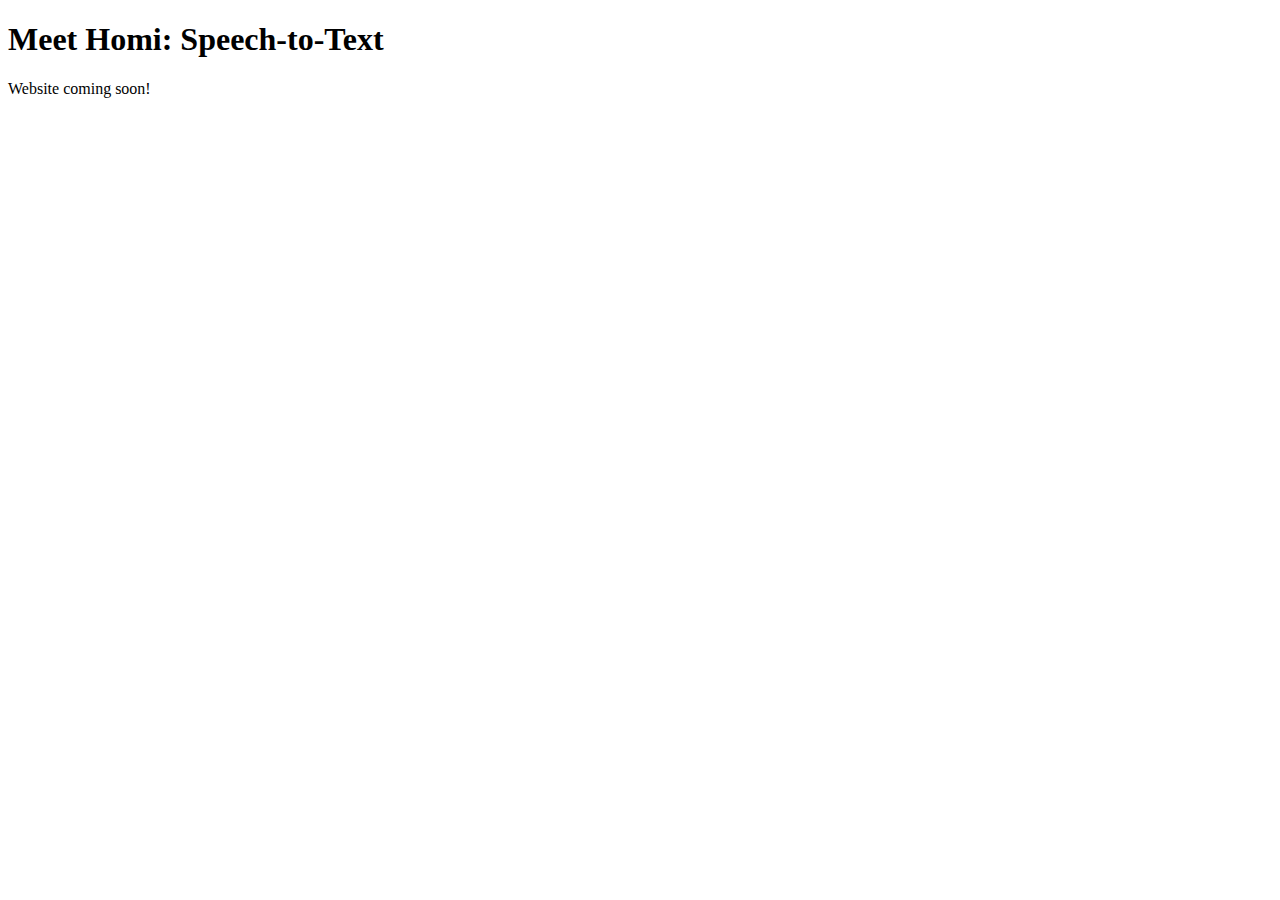
==== index.html @ 5187ebf2 "Initial website setup" ====
<!DOCTYPE html>
<html>
<head>
    <meta charset="UTF-8">
    <title>Meet Homi: Speech-to-Text</title>
</head>
<body>
    <h1>Meet Homi: Speech-to-Text</h1>
    <p>Website coming soon!</p>
</body>
</html>
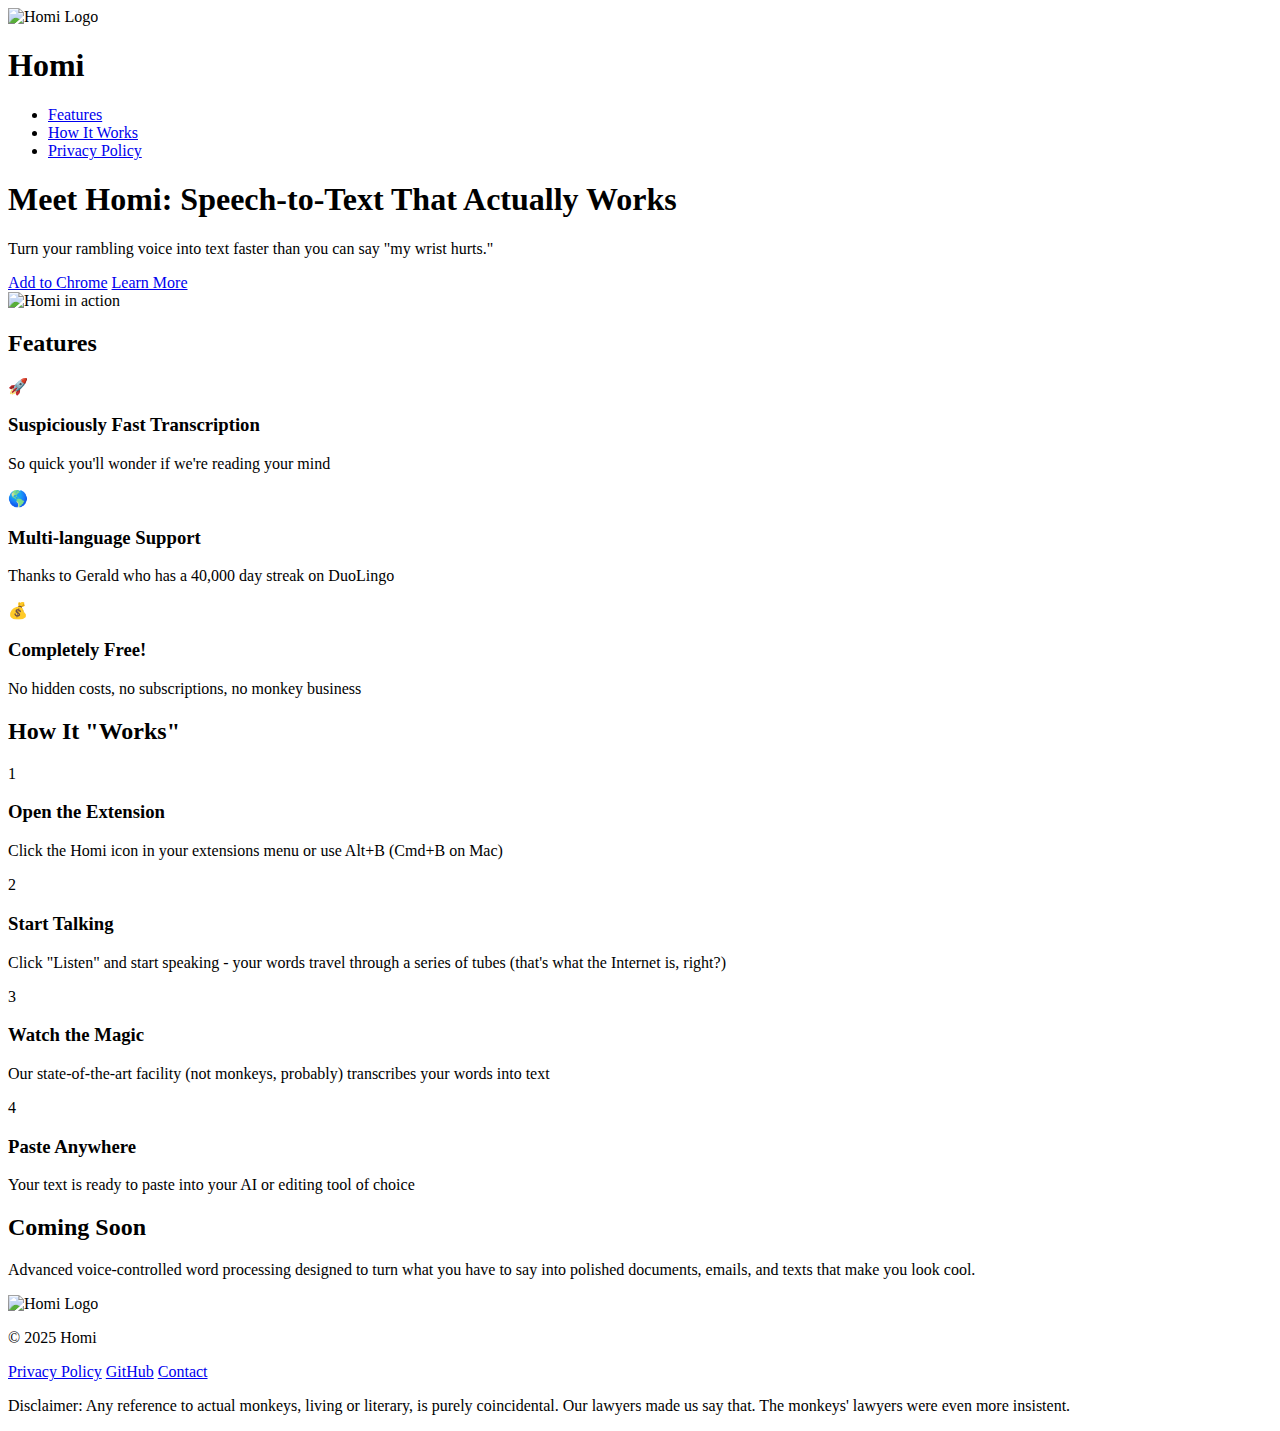
==== commit a12c65e2: "Add landing page and privacy policy" ====
--- a/index.html
+++ b/index.html
@@ -1,11 +1,122 @@
 <!DOCTYPE html>
-<html>
+<html lang="en">
 <head>
     <meta charset="UTF-8">
+    <meta name="viewport" content="width=device-width, initial-scale=1.0">
     <title>Meet Homi: Speech-to-Text</title>
+    <link rel="stylesheet" href="styles.css">
+    <link rel="preconnect" href="https://fonts.googleapis.com">
+    <link rel="preconnect" href="https://fonts.gstatic.com" crossorigin>
+    <link href="https://fonts.googleapis.com/css2?family=Poppins:wght@400;600;700&display=swap" rel="stylesheet">
 </head>
 <body>
-    <h1>Meet Homi: Speech-to-Text</h1>
-    <p>Website coming soon!</p>
+    <header>
+        <div class="container">
+            <div class="logo">
+                <img src="https://raw.githubusercontent.com/404prefrontalcortexnotfound/404prefrontalcortexnotfound.github.io/main/assets/HomiLogo.png" alt="Homi Logo" id="logo-img">
+                <h1>Homi</h1>
+            </div>
+            <nav>
+                <ul>
+                    <li><a href="#features">Features</a></li>
+                    <li><a href="#how-it-works">How It Works</a></li>
+                    <li><a href="privacy.html">Privacy Policy</a></li>
+                </ul>
+            </nav>
+        </div>
+    </header>
+
+    <section class="hero">
+        <div class="container">
+            <div class="hero-content">
+                <h1>Meet Homi: Speech-to-Text That Actually Works</h1>
+                <p class="tagline">Turn your rambling voice into text faster than you can say "my wrist hurts."</p>
+                <div class="cta-buttons">
+                    <a href="https://chrome.google.com/webstore/detail/homi/your-extension-id" class="button primary">Add to Chrome</a>
+                    <a href="#how-it-works" class="button secondary">Learn More</a>
+                </div>
+            </div>
+            <div class="hero-image">
+                <img src="https://raw.githubusercontent.com/404prefrontalcortexnotfound/404prefrontalcortexnotfound.github.io/main/assets/hero-image.png" alt="Homi in action">
+            </div>
+        </div>
+    </section>
+
+    <section id="features" class="features">
+        <div class="container">
+            <h2>Features</h2>
+            <div class="feature-grid">
+                <div class="feature-card">
+                    <div class="feature-icon">🚀</div>
+                    <h3>Suspiciously Fast Transcription</h3>
+                    <p>So quick you'll wonder if we're reading your mind</p>
+                </div>
+                <div class="feature-card">
+                    <div class="feature-icon">🌎</div>
+                    <h3>Multi-language Support</h3>
+                    <p>Thanks to Gerald who has a 40,000 day streak on DuoLingo</p>
+                </div>
+                <div class="feature-card">
+                    <div class="feature-icon">💰</div>
+                    <h3>Completely Free!</h3>
+                    <p>No hidden costs, no subscriptions, no monkey business</p>
+                </div>
+            </div>
+        </div>
+    </section>
+
+    <section id="how-it-works" class="how-it-works">
+        <div class="container">
+            <h2>How It "Works"</h2>
+            <div class="steps">
+                <div class="step">
+                    <div class="step-number">1</div>
+                    <h3>Open the Extension</h3>
+                    <p>Click the Homi icon in your extensions menu or use Alt+B (Cmd+B on Mac)</p>
+                </div>
+                <div class="step">
+                    <div class="step-number">2</div>
+                    <h3>Start Talking</h3>
+                    <p>Click "Listen" and start speaking - your words travel through a series of tubes (that's what the Internet is, right?)</p>
+                </div>
+                <div class="step">
+                    <div class="step-number">3</div>
+                    <h3>Watch the Magic</h3>
+                    <p>Our state-of-the-art facility (not monkeys, probably) transcribes your words into text</p>
+                </div>
+                <div class="step">
+                    <div class="step-number">4</div>
+                    <h3>Paste Anywhere</h3>
+                    <p>Your text is ready to paste into your AI or editing tool of choice</p>
+                </div>
+            </div>
+        </div>
+    </section>
+
+    <section class="coming-soon">
+        <div class="container">
+            <h2>Coming Soon</h2>
+            <p>Advanced voice-controlled word processing designed to turn what you have to say into polished documents, emails, and texts that make you look cool.</p>
+        </div>
+    </section>
+
+    <footer>
+        <div class="container">
+            <div class="footer-content">
+                <div class="footer-logo">
+                    <img src="https://raw.githubusercontent.com/404prefrontalcortexnotfound/404prefrontalcortexnotfound.github.io/main/assets/HomiLogo.png" alt="Homi Logo" class="footer-logo-img">
+                    <p>© 2025 Homi</p>
+                </div>
+                <div class="footer-links">
+                    <a href="privacy.html">Privacy Policy</a>
+                    <a href="https://github.com/404prefrontalcortexnotfound">GitHub</a>
+                    <a href="mailto:contact@homi.place">Contact</a>
+                </div>
+            </div>
+            <div class="disclaimer">
+                <p>Disclaimer: Any reference to actual monkeys, living or literary, is purely coincidental. Our lawyers made us say that. The monkeys' lawyers were even more insistent.</p>
+            </div>
+        </div>
+    </footer>
 </body>
-</html>
+</html>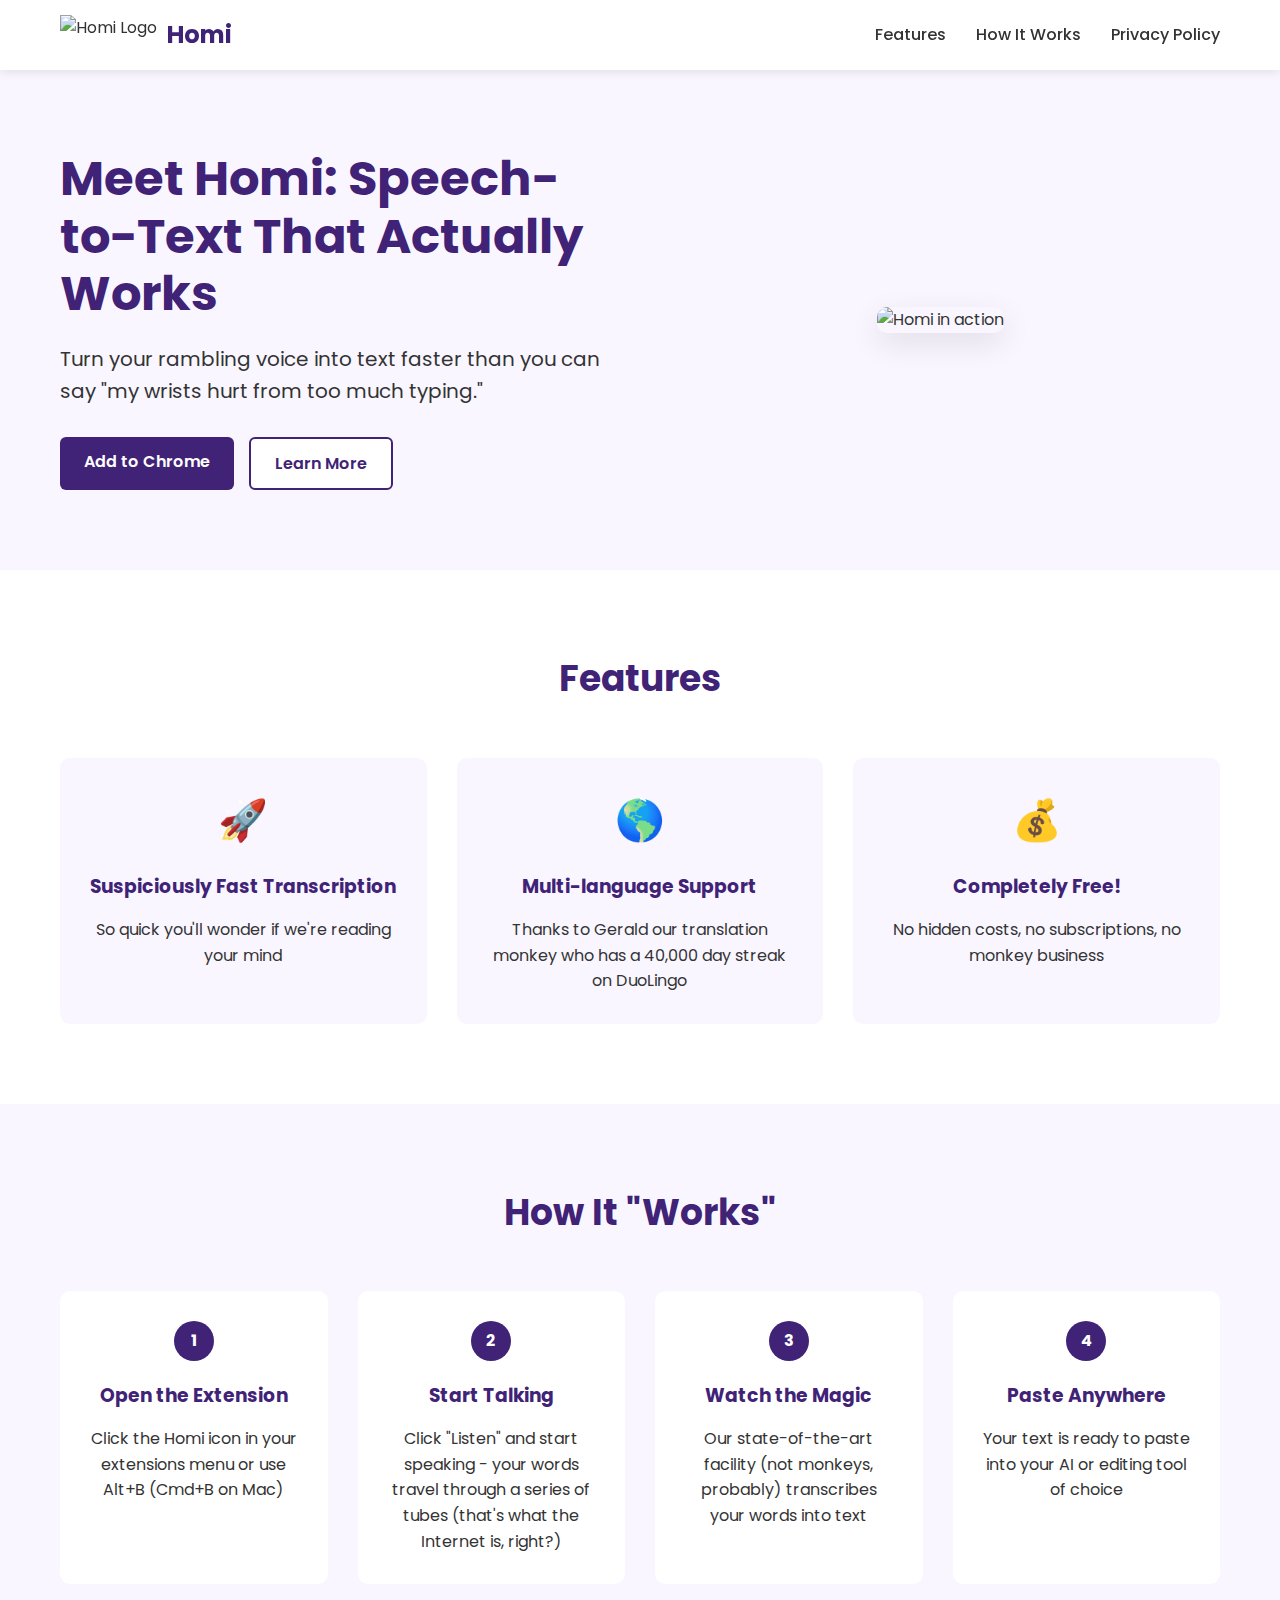
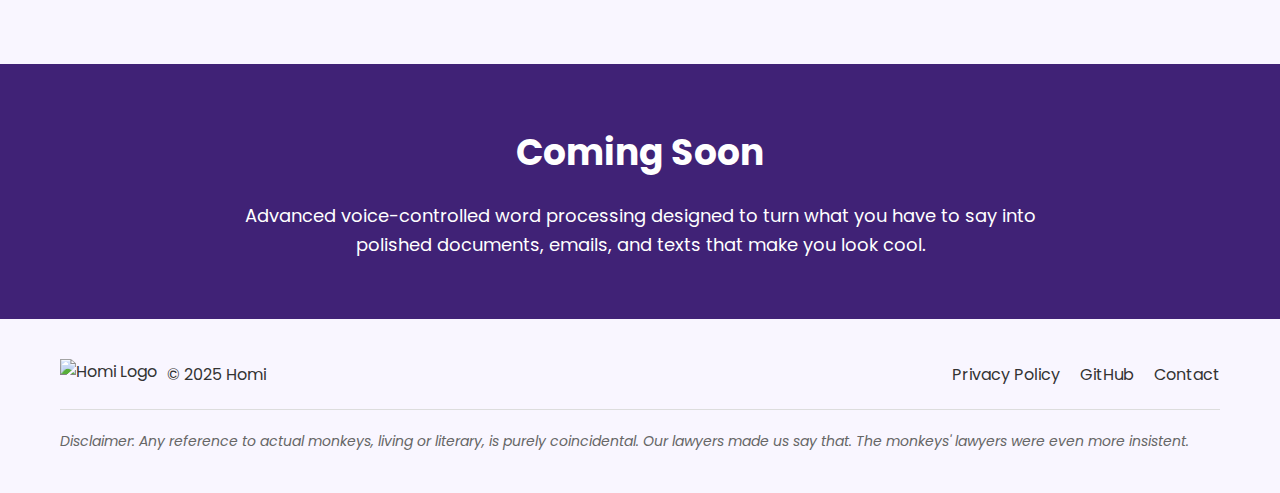
==== commit a29102a2: "Teeny tiny copy changesss s s s" ====
--- a/index.html
+++ b/index.html
@@ -30,7 +30,7 @@
         <div class="container">
             <div class="hero-content">
                 <h1>Meet Homi: Speech-to-Text That Actually Works</h1>
-                <p class="tagline">Turn your rambling voice into text faster than you can say "my wrist hurts."</p>
+                <p class="tagline">Turn your rambling voice into text faster than you can say "my wrists hurt from too much typing."</p>
                 <div class="cta-buttons">
                     <a href="https://chrome.google.com/webstore/detail/homi/your-extension-id" class="button primary">Add to Chrome</a>
                     <a href="#how-it-works" class="button secondary">Learn More</a>
@@ -54,7 +54,7 @@
                 <div class="feature-card">
                     <div class="feature-icon">🌎</div>
                     <h3>Multi-language Support</h3>
-                    <p>Thanks to Gerald who has a 40,000 day streak on DuoLingo</p>
+                    <p>Thanks to Gerald our translation monkey who has a 40,000 day streak on DuoLingo</p>
                 </div>
                 <div class="feature-card">
                     <div class="feature-icon">💰</div>
--- a/styles.css
+++ b/styles.css
@@ -0,0 +1,334 @@
+:root {
+    --hero-color: #402276;
+    --deep-accent: #322250;
+    --secondary-accent: #937DB8;
+    --neutral-complement: #948B9A;
+    --fresh-contrast: #BAC6A6;
+}
+
+* {
+    margin: 0;
+    padding: 0;
+    box-sizing: border-box;
+}
+
+body {
+    font-family: 'Poppins', sans-serif;
+    line-height: 1.6;
+    color: #333;
+}
+
+.container {
+    max-width: 1200px;
+    margin: 0 auto;
+    padding: 0 20px;
+}
+
+/* Header */
+header {
+    background-color: white;
+    box-shadow: 0 2px 10px rgba(0, 0, 0, 0.1);
+    position: sticky;
+    top: 0;
+    z-index: 100;
+}
+
+header .container {
+    display: flex;
+    justify-content: space-between;
+    align-items: center;
+    padding: 15px 20px;
+}
+
+.logo {
+    display: flex;
+    align-items: center;
+}
+
+#logo-img {
+    height: 40px;
+    margin-right: 10px;
+}
+
+.logo h1 {
+    font-size: 24px;
+    font-weight: 700;
+    color: var(--hero-color);
+}
+
+nav ul {
+    display: flex;
+    list-style: none;
+}
+
+nav ul li {
+    margin-left: 30px;
+}
+
+nav ul li a {
+    text-decoration: none;
+    color: #333;
+    font-weight: 500;
+    transition: color 0.3s;
+}
+
+nav ul li a:hover {
+    color: var(--hero-color);
+}
+
+/* Hero Section */
+.hero {
+    padding: 80px 0;
+    background-color: #f9f6ff;
+}
+
+.hero .container {
+    display: flex;
+    align-items: center;
+    justify-content: space-between;
+}
+
+.hero-content {
+    flex: 1;
+    padding-right: 40px;
+}
+
+.hero-content h1 {
+    font-size: 48px;
+    line-height: 1.2;
+    margin-bottom: 20px;
+    color: var(--hero-color);
+}
+
+.tagline {
+    font-size: 20px;
+    margin-bottom: 30px;
+}
+
+.cta-buttons {
+    display: flex;
+    gap: 15px;
+}
+
+.button {
+    display: inline-block;
+    padding: 12px 24px;
+    border-radius: 6px;
+    font-weight: 600;
+    text-decoration: none;
+    transition: all 0.3s;
+}
+
+.primary {
+    background-color: var(--hero-color);
+    color: white;
+}
+
+.primary:hover {
+    background-color: var(--deep-accent);
+    transform: translateY(-2px);
+}
+
+.secondary {
+    background-color: white;
+    color: var(--hero-color);
+    border: 2px solid var(--hero-color);
+}
+
+.secondary:hover {
+    background-color: #f0ebff;
+    transform: translateY(-2px);
+}
+
+.hero-image {
+    flex: 1;
+    text-align: center;
+}
+
+.hero-image img {
+    max-width: 100%;
+    border-radius: 10px;
+    box-shadow: 0 10px 30px rgba(0, 0, 0, 0.1);
+}
+
+/* Features Section */
+.features {
+    padding: 80px 0;
+    background-color: white;
+}
+
+.features h2 {
+    text-align: center;
+    font-size: 36px;
+    margin-bottom: 50px;
+    color: var(--hero-color);
+}
+
+.feature-grid {
+    display: grid;
+    grid-template-columns: repeat(auto-fit, minmax(300px, 1fr));
+    gap: 30px;
+}
+
+.feature-card {
+    background-color: #f9f6ff;
+    padding: 30px;
+    border-radius: 10px;
+    text-align: center;
+    transition: transform 0.3s;
+}
+
+.feature-card:hover {
+    transform: translateY(-5px);
+}
+
+.feature-icon {
+    font-size: 40px;
+    margin-bottom: 20px;
+}
+
+.feature-card h3 {
+    margin-bottom: 15px;
+    color: var(--hero-color);
+}
+
+/* How It Works Section */
+.how-it-works {
+    padding: 80px 0;
+    background-color: #f9f6ff;
+}
+
+.how-it-works h2 {
+    text-align: center;
+    font-size: 36px;
+    margin-bottom: 50px;
+    color: var(--hero-color);
+}
+
+.steps {
+    display: grid;
+    grid-template-columns: repeat(auto-fit, minmax(250px, 1fr));
+    gap: 30px;
+}
+
+.step {
+    background-color: white;
+    padding: 30px;
+    border-radius: 10px;
+    text-align: center;
+    position: relative;
+}
+
+.step-number {
+    width: 40px;
+    height: 40px;
+    background-color: var(--hero-color);
+    color: white;
+    border-radius: 50%;
+    display: flex;
+    align-items: center;
+    justify-content: center;
+    font-weight: 700;
+    margin: 0 auto 20px;
+}
+
+.step h3 {
+    margin-bottom: 15px;
+    color: var(--hero-color);
+}
+
+/* Coming Soon Section */
+.coming-soon {
+    padding: 60px 0;
+    background-color: var(--hero-color);
+    color: white;
+    text-align: center;
+}
+
+.coming-soon h2 {
+    font-size: 36px;
+    margin-bottom: 20px;
+}
+
+.coming-soon p {
+    font-size: 18px;
+    max-width: 800px;
+    margin: 0 auto;
+}
+
+/* Footer */
+footer {
+    background-color: #f9f6ff;
+    padding: 40px 0;
+}
+
+.footer-content {
+    display: flex;
+    justify-content: space-between;
+    align-items: center;
+    margin-bottom: 20px;
+}
+
+.footer-logo {
+    display: flex;
+    align-items: center;
+}
+
+.footer-logo-img {
+    height: 30px;
+    margin-right: 10px;
+}
+
+.footer-links {
+    display: flex;
+    gap: 20px;
+}
+
+.footer-links a {
+    color: #333;
+    text-decoration: none;
+    transition: color 0.3s;
+}
+
+.footer-links a:hover {
+    color: var(--hero-color);
+}
+
+.disclaimer {
+    border-top: 1px solid #ddd;
+    padding-top: 20px;
+    font-style: italic;
+    color: #666;
+    font-size: 14px;
+}
+
+/* Responsive Design */
+@media (max-width: 768px) {
+    .hero .container {
+        flex-direction: column;
+    }
+    
+    .hero-content {
+        padding-right: 0;
+        margin-bottom: 40px;
+        text-align: center;
+    }
+    
+    .cta-buttons {
+        justify-content: center;
+    }
+    
+    .footer-content {
+        flex-direction: column;
+        text-align: center;
+    }
+    
+    .footer-logo {
+        margin-bottom: 20px;
+        justify-content: center;
+    }
+    
+    .footer-links {
+        margin-bottom: 20px;
+    }
+}